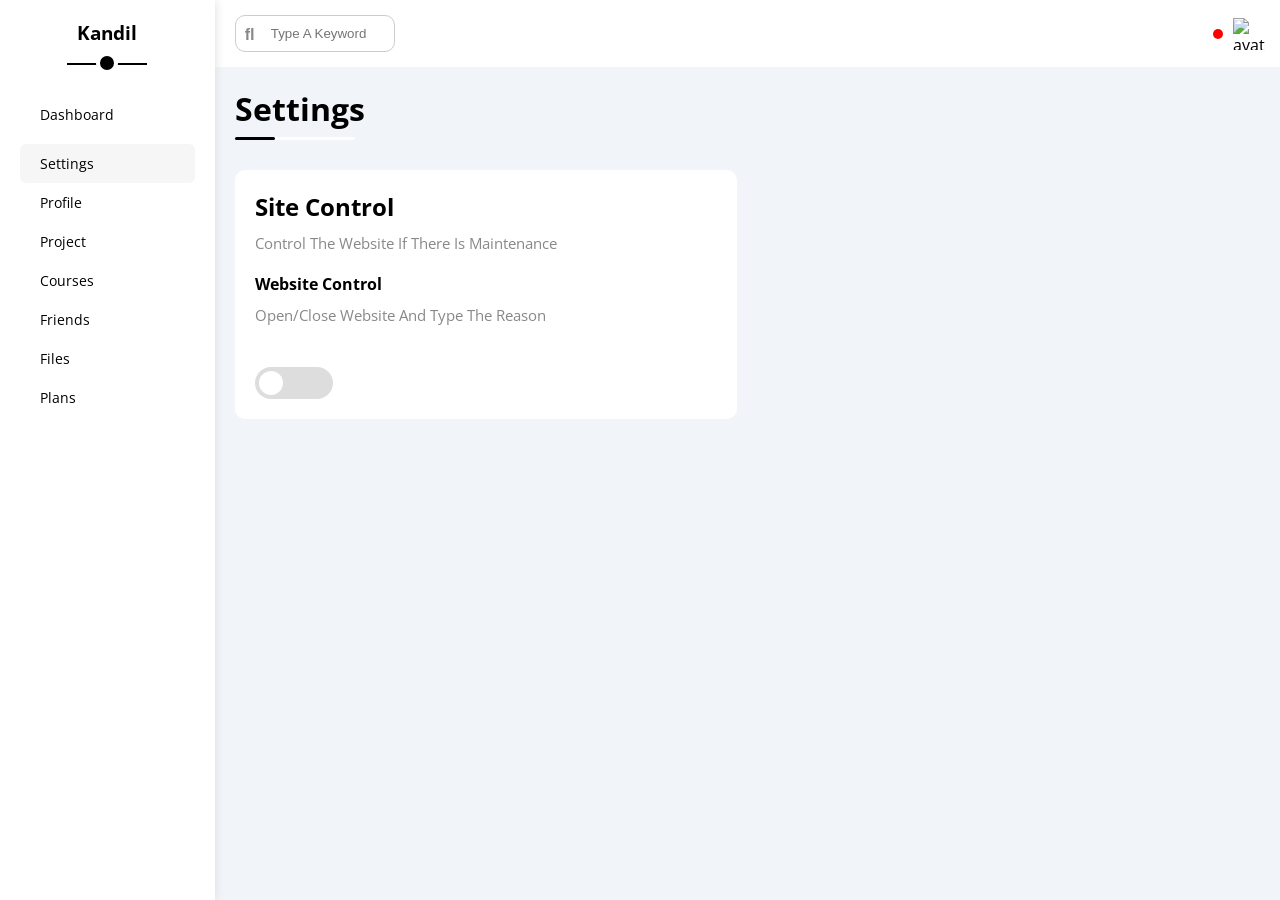
==== settings.html @ e12d31c5 "Srart  Setting Page" ====
<!doctype html>
<html lang="en">
  <head>
    <meta charset="UTF-8" />
    <meta name="viewport" content="width=device-width, initial-scale=1.0" />
    <!-- Google Fonts -->
    <link rel="preconnect" href="https://fonts.googleapis.com" />
    <link rel="preconnect" href="https://fonts.gstatic.com" crossorigin />
    <link
      href="https://fonts.googleapis.com/css2?family=Open+Sans:ital,wght@0,300..800;1,300..800&display=swap"
      rel="stylesheet"
    />
    <!-- Google Fonts -->
    <!-- Font Awesome -->
    <link rel="stylesheet" href="css/all.min.css" />
    <!-- Font Awesome -->
    <!-- FrameWorke Css -->
    <link rel="stylesheet" href="css/framework.css" />
    <!-- FrameWorke Css -->
    <!-- Master Css -->
    <link rel="stylesheet" href="css/master.css" />
    <!-- Master Css -->
    <title>Kandil | Dashboard</title>
  </head>

  <body>
    <div class="page d-flex">
      <!-- Start Sidebar -->
      <div class="sidebar bg-white p-20 p-relative">
        <h3 class="m-0 txt-center p-relative">Kandil</h3>
        <ul>
          <li>
            <a
              class="d-flex align-center fs-14 c-black radius-6 p-10 mb-10"
              href="index.html"
            >
              <i class="fa-regular fa-chart-bar fa-fw"></i>
              <span class="">Dashboard</span>
            </a>
          </li>

          <li>
            <a
              class="active d-flex align-center c-black fs-14 radius-6 p-10"
              href="settings.html"
            >
              <i class="fa-solid fa-gear fa-fw"></i>
              <span>Settings</span>
            </a>
          </li>

          <li>
            <a
              class="d-flex align-center c-black fs-14 radius-6 p-10"
              href="profile.html"
            >
              <i class="fa-solid fa-user fa-fw"></i>
              <span>Profile</span>
            </a>
          </li>

          <li>
            <a
              class="d-flex align-center c-black fs-14 radius-6 p-10"
              href="project.html"
            >
              <i class="fa-solid fa-diagram-project fa-fw"></i>
              <span>Project</span>
            </a>
          </li>

          <li>
            <a
              class="d-flex align-center c-black fs-14 radius-6 p-10"
              href="courses.html"
            >
              <i class="fa-solid fa-graduation-cap fa-fw"></i>
              <span>Courses</span>
            </a>
          </li>

          <li>
            <a
              class="d-flex align-center c-black fs-14 radius-6 p-10"
              href="friends.html"
            >
              <i class="fa-solid fa-user-group fa-fw"></i>
              <span>Friends</span>
            </a>
          </li>

          <li>
            <a
              class="d-flex align-center c-black fs-14 radius-6 p-10"
              href="files.html"
            >
              <i class="fa-regular fa-file fa-fw"></i>
              <span>Files</span>
            </a>
          </li>

          <li>
            <a
              class="d-flex align-center c-black fs-14 radius-6 p-10"
              href="plans.html"
            >
              <i class="fa-regular fa-credit-card fa-fw"></i>
              <span>Plans</span>
            </a>
          </li>
        </ul>
      </div>
      <!-- End Sidebar -->

      <!-- Start Content -->
      <div class="content w-full">
        <!-- Start Head -->
        <div class="head bg-white p-15 flex-between">
          <div class="search p-relative">
            <input class="p-10" type="search" placeholder="Type A Keyword" />
          </div>
          <div class="icons d-flex align-center">
            <span class="notification p-relative">
              <i class="fa-regular fa-bell fa-lg"></i>
            </span>
            <img src="images/avatar.png" alt="avatar image" />
          </div>
        </div>
        <!-- End Head -->

        <!-- Start Heading -->
        <h1 class="p-relative">Settings</h1>
        <!-- End Heading -->

        <!-- Start Wrapper -->
        <div class="wrapper d-grid gap-20">
          <!-- Start  Box Site Control -->
          <div class="site-control p-20 bg-white radius-10">
            <h2 class="mt-0 mb-10">Site Control</h2>
            <p class="mt-0 mb-20 c-grey fs-15">
              Control The Website If There Is Maintenance
            </p>
            <h4 class="mt-0 mb-10">Website Control</h4>
            <p class="mt-0 mb-20 c-grey fs-15">
              Open/Close Website And Type The Reason
            </p>

            <label>
              <input class="toggle-checkbox" type="checkbox" />
              <div class="toggle-switch"></div>
            </label>
          </div>
          <!-- End  Box Site Control -->

          <!-- Start General Info -->
          <!-- <div class="general-info p-20 bg-white radius-10">
            <h2 class="mt-0 mb-10">General Info</h2>
            <p class="mt-0 mb-20 c-grey fs-15">
              General Information About Your Account
            </p>
          </div> -->
          <!-- End General Info -->

          <!-- Start Security Info -->
          <!-- <div class="security-info p-20 bg-white radius-10">
            <h2 class="mt-0 mb-10">Security Info</h2>
            <p class="mt-0 mb-20 c-grey fs-15">
              Security Information About Your Account
            </p>
          </div> -->
          <!-- End Security Info -->

          <!-- Start Social Info -->
          <!-- <div class="social-info p-20 bg-white radius-10">
            <h2 class="mt-0 mb-10">Social Info</h2>
            <p class="mt-0 mb-20 c-grey fs-15">Social Media Information</p>
          </div> -->
          <!-- End Social Info -->

          <!-- Start Widgets Control -->
          <!-- <div class="widgets-control p-20 bg-white radius-10">
            <h2 class="mt-0 mb-10">Widgets Control</h2>
            <p class="mt-0 mb-20 c-grey fs-15">Social Media Information</p>
          </div> -->
          <!-- End Widgets Control -->

          <!-- Start Backup Manager -->
          <!-- <div class="backup-manager p-20 bg-white radius-10">
            <h2 class="mt-0 mb-10">Backup Manager</h2>
            <p class="mt-0 mb-20 c-grey fs-15">
              Control Backup Time And Location
            </p>
          </div> -->
          <!-- End Backup Manager -->
        </div>
        <!-- End Wrapper -->
      </div>
      <!-- End Content -->
    </div>
  </body>
</html>
---- css/framework.css ----
:root {
  --blue-color: #0075ff;
  --blue-alt-color: #0d69d5;
  --orange-color: #f59e0b;
  --green-color: #22c55e;
  --red-color: #f44336;
  --grey-color: #888;
}
/*Start Box Model */
.d-none {
  display: none;
}
.d-block {
  display: block;
}
.d-flex {
  display: flex;
}
.justify-center {
  justify-content: center;
}
.space-between {
  justify-content: space-between;
}
.align-center {
  align-items: center;
}
.f-wrap {
  flex-wrap: wrap;
}
.flex-between {
  display: flex;
  justify-content: space-between;
  align-items: center;
}
.flex-center {
  display: flex;
  justify-content: center;
  align-items: center;
}
.d-grid {
  display: grid;
}
.gap-20 {
  gap: 20px;
}
/* End Box Model */

/* Start Position */
.p-relative {
  position: relative;
}
.p-absolute {
  position: absolute;
}
/* End Position*/






/* Start Padding */
.p-0 {
  padding: 0;
}
.p-10 {
  padding: 10px;
}
.p-15 {
  padding: 15px;
}
.p-20 {
  padding: 20px;
}
.p-40 {
  padding: 40px;
}
.pt-15 {
  padding-top: 15px;
}
.pt-20 {
  padding-top: 20px;
}
.pr-10 {
  padding-right: 10px;
}
.pb-15 {
  padding-bottom: 15px;
}
.pb-10 {
  padding-bottom: 10px;
}
.pb-20 {
  padding-bottom: 20px;
}
.pl-15 {
  padding-left: 15px;
}
/* End Padding */

/* Start Margin */
.m-0 {
  margin: 0;
}
.m-20 {
  margin: 20px;
}
.mt-0 {
  margin-top: 0;
}
.mt-5 {
  margin-top: 5px;
}
.mt-10 {
  margin-top: 10px;
}
.mt-20 {
  margin-top: 20px;
}
.mt-25 {
  margin-top: 25px;
}
.mr-10 {
  margin-right: 10px;
}
.mr-15 {
  margin-right: 15px;
}
.mr-20 {
  margin-right: 20px;
}
.mb-5 {
  margin-bottom: 5px;
}
.mb-6 {
  margin-bottom: 6px;
}
.mb-10 {
  margin-bottom: 10px;
}
.mb-15 {
  margin-bottom: 15px;
}
.mb-20 {
  margin-bottom: 20px;
}
.mb-25 {
  margin-bottom: 25px;
}
.ml-10 {
  margin-left: 10px;
}
/* End Margin */

/* Start Colors */
.c-white {
  color: white;
}
.c-black {
  color: black;
}
.c-grey {
  color: var(--grey-color);
}
.c-blue {
  color: var(--blue-color);
}
.c-orange {
  color: var(--orange-color);
}
.c-red {
  color: var(--red-color);
}
.c-green {
  color: var(--green-color);
}
.c-ccc {
  color: #ccc;
}
/* End Colors */

/* Start Background - Colors */
.bg-white {
  background-color: white;
}
.bg-eee {
  background-color: #eee;
}
.bg-grey {
  background-color: #f6f6f6;
}
.bg-blue {
  background-color: var(--blue-color);
}
.bg-orange {
  background-color: var(--orange-color);
}
.bg-green {
  background-color: var(--green-color);
}
.bg-red {
  background-color: var(--red-color);
}
/* End Background - Colors */

/* Start Fonts */
.txt-center {
  text-align: center;
}
.fs-13 {
  font-size: 13px;
}
.fs-14 {
  font-size: 14px;
}
.fs-15 {
  font-size: 15px;
}
.fs-16 {
  font-size: 16px;
}
.fs-17 {
  font-size: 17px;
}
.fs-18 {
  font-size: 18px;
}
.fs-20 {
  font-size: 20px;
}
.fs-25 {
  font-size: 25px;
}
.fw-bold {
  font-weight: 700;
}
/* End Fonts */

/* Start Border */
.radius-6 {
  border-radius: 6px;
}
.radius-10 {
  border-radius: 10px;
}
/* End Border */

/* Start Width + height */
.w-full {
  width: 100%;
}
.w-fit {
  width: fit-content;
}
.h-full {
  height: 100%;
}
/* End Width */

/* Start Mobile Media */
@media (max-width: 767px) {
  .txt-c-mobile {
    text-align: center;
  }
  .d-block-mobile {
    display: block;
  }
  .d-none-mobile {
    display: none;
  }
  .w-100 {
    width: 100%;
  }
}
/* End Mobile Media */

/* Start Static Shap */
.btn-shape {
  border-radius: 6px;
  padding: 4px 10px;
}
/* End Static Shap */
---- css/master.css ----
:root {
  --blue-color: #0075ff;
  --blue-alt-color: #0d69d5;
  --orange-color: #f59e0b;
  --green-color: #22c55e;
  --red-color: #f44336;
  --grey-color: #888;
}
* {
  box-sizing: border-box;
  padding: 0;
  margin: 0;
}
body {
  font-family: "Open Sans", sans-serif;
}
*:focus {
  outline: none;
}
a {
  text-decoration: none;
}
ul {
  list-style: none;
  padding: 0;
}
::-webkit-scrollbar {
  width: 15px;
}
::-webkit-scrollbar-track {
  background-color: white;
}
::-webkit-scrollbar-thumb {
  background-color: var(--blue-color);
}
::-webkit-scrollbar-thumb:hover {
  background-color: var(--blue-alt-color);
}
/* Start Page */
.page {
  min-height: 100vh;
  background-color: #f1f5f9;
}
/* End Page */

/*Start Sidbar*/
.sidebar {
  width: 250px;
  box-shadow: 0 0 10px #ddd;
}
.sidebar > h3 {
  margin-bottom: 50px;
}
.sidebar > h3::before {
  content: "";
  position: absolute;
  width: 80px;
  height: 2px;
  background-color: black;
  bottom: -20px;
  left: 50%;
  transform: translateX(-50%);
}
.sidebar > h3::after {
  content: "";
  position: absolute;
  width: 14px;
  height: 14px;
  border-radius: 50%;
  background-color: black;
  bottom: -29px;
  left: 50%;
  transform: translateX(-50%);
  border: 4px solid white;
}
.sidebar ul li a {
  transition: 0.3s;
}
.sidebar ul li a.active,
.sidebar ul li a:hover {
  background-color: #f6f6f6;
}

.sidebar ul li a span {
  font-size: 14px;
  margin-left: 10px;
}
@media (max-width: 767px) {
  .sidebar {
    width: 58px;
    padding: 10px;
  }
  .sidebar h3 {
    font-size: 13px;
    margin-bottom: 15px;
  }
  .sidebar h3::before,
  .sidebar h3::after {
    display: none;
  }
  .sidebar span {
    display: none;
  }
}

/*End Sidbar*/

/* Start Content => Head */
.content {
  overflow: hidden;
}
.head .search::before {
  content: "\f002";
  font-family: var(--fa-family-classic);
  font-weight: 900;
  position: absolute;
  left: 15px;
  top: 50%;
  transform: translateY(-50%);
  color: var(--grey-color);
}
.head .search input {
  border: 1px solid #ccc;
  caret-color: var(--grey-color);
  border-radius: 10px;
  margin-left: 5px;
  padding-left: 35px;
  width: 160px;
  transition: 0.3s;
}
.head .search input:focus {
  width: 200px;
}
.head .search input:focus::placeholder {
  color: transparent; /* or  opacity: 0; */
}
.head .icons .notification::before {
  content: "";
  position: absolute;
  width: 10px;
  height: 10px;
  background-color: red;
  border-radius: 50%;
  top: -5px;
  right: -5px;
}
.head .icons img {
  width: 32px;
  height: 32px;
  margin-left: 15px;
  cursor: pointer;
}
/* End Content => Head*/

/* Start page Heading */

.page h1 {
  margin: 20px 20px 40px;
}
.page h1::before,
.page h1:after {
  content: "";
  position: absolute;
  height: 3px;
  left: 0;
  bottom: -10px;
  border-radius: 6px;
}
.page h1::before {
  width: 120px;
  background-color: white;
}
.page h1::after {
  width: 40px;
  background-color: black;
}
/* End page Heading */

/* Start Wrapper */
.wrapper {
  grid-template-columns: repeat(auto-fill, minmax(450px, 1fr));
  margin-left: 20px;
  margin-right: 20px;
  margin-bottom: 20px;
}
@media (max-width: 767px) {
  .wrapper {
    grid-template-columns: minmax(200px, 1fr);
    margin-left: 10px;
    margin-right: 10px;
    gap: 10px;
  }
}
/* Start Box Welcome */
.welcome {
  overflow: hidden;
}
.welcome .intro img {
  margin-bottom: -10px;
  width: 200px;
}
.welcome img.avatar {
  width: 64px;
  height: 64px;
  border-radius: 50%;
  border: 4px solid white;
  box-shadow: 0 0 5px #ddd;
  margin-left: 20px;
  margin-top: -32px;
}
.welcome .body {
  border-top: 1px solid #ddd;
  border-bottom: 1px solid #ddd;
}
.welcome .body > div {
  flex: 1;
}
.welcome .visit {
  margin: 0 15px 15px auto;
  transition: 0.3s;
}
.welcome .visit:hover {
  background-color: var(--blue-alt-color);
}
@media (max-width: 767px) {
  .welcome .intro {
    padding-bottom: -30px;
  }
  .welcome .body > div:not(:last-child) {
    margin-bottom: 20px;
  }
}
/* End Box Welcome */

/* Start Box Quick Draft */
.quick-draft input,
.quick-draft textarea {
  border: none;
  outline: none;
}
.quick-draft textarea {
  resize: none;
  min-height: 200px;
}
.quick-draft input.save {
  margin-left: auto;
  cursor: pointer;
  transition: 0.3s;
}
.quick-draft input.save:hover {
  background-color: var(--blue-alt-color);
}
/* End Box Quick Draft */

/* Start Yearly Targets*/
.targets .target-row .icon {
  width: 80px;
  height: 80px;
  margin-right: 15px;
}
.targets .target-row .details {
  flex: 1;
}
.targets .target-row .details .progress {
  height: 4px;
}
.targets .target-row .details .progress > span {
  position: absolute;
  top: 0;
  left: 0;
  height: 100%;
}
.targets .target-row .details .progress > span span {
  position: absolute;
  bottom: 16px;
  right: -16px;
  color: white;
  padding: 2px 5px;
  border-radius: 6px;
  font-size: 12px;
}
.targets .target-row .details .progress > span span::after {
  content: "";
  position: absolute;
  border-color: transparent;
  border-style: solid;
  border-width: 5px;
  bottom: -10px;
  left: 50%;
  transform: translateX(-50%);
}
.targets .target-row .details .progress > .blue span::after {
  border-top-color: var(--blue-color);
}
.targets .target-row .details .progress > .orange span::after {
  border-top-color: var(--orange-color);
}
.targets .target-row .details .progress > .green span::after {
  border-top-color: var(--green-color);
}

.blue .icon,
.blue .progress {
  background-color: rgb(0 117 255 / 20%);
}
.orange .icon,
.orange .progress {
  background-color: rgb(245 158 11 / 20%);
}
.green .icon,
.green .progress {
  background-color: rgb(34 197 94 / 20%);
}
/* End Yearly Targets*/

/* Start Tickets */
.tickets .box {
  border: 1px solid #ccc;
  width: calc(50% - 10px);
}
@media (max-width: 767px) {
  .tickets .box {
    width: 100%;
  }
}
/* End Tickets */

/* Start News*/
.news .new-row:not(:last-child) {
  border-bottom: 1px solid #ddd;
}
.news .new-row img {
  width: 100px;
  margin-right: 15px;
}
.news .new-row .info {
  flex-grow: 1;
}
@media (max-width: 767px) {
  .news .new-row {
    flex-direction: column;
    text-align: center;
  }
  .news .new-row .info p {
    margin-bottom: 10px;
  }
}
/* End News*/

/* Start Tasks */
.tasks .task-row:not(:last-child) {
  border-bottom: 1px solid #eee;
}
.tasks .task-row .info {
  flex-grow: 1;
}
.task-row .done {
  text-decoration: line-through;
  opacity: 0.3;
}
.tasks .task-row .icon .delete {
  cursor: pointer;
  transition: 0.3s;
}
.tasks .task-row .icon .delete:hover {
  color: var(--red-color);
  transform: scale(1.2);
}
/* End Tasks */

/* Start  Search*/
/* Without CSS Here */
/* End  Search*/

/* Start Uploads */
.uploads .upload-row:not(:last-child) {
  border-bottom: 1px solid #eee;
}
.uploads .upload-row img {
  width: 40px;
  height: 40px;
  margin-right: 10px;
}
/* End Uploads */
/* Start Project Progress */
.last-project ul::before {
  content: "";
  position: absolute;
  left: 11px;
  width: 2px;
  height: 100%;
  background-color: var(--blue-color);
}
.last-project ul li::before {
  content: "";
  width: 20px;
  height: 20px;
  /* display: block; */
  border-radius: 50%;
  background-color: white;
  border: 2px solid white;
  outline: 2px solid var(--blue-color);
  margin-right: 15px;
  z-index: 1;
}
.last-project ul li.done::before {
  background-color: var(--blue-color);
}
.last-project ul li.curent::before {
  animation: change-color 0.8s infinite alternate;
}
@keyframes change-color {
  from {
    background-color: var(--blue-color);
  }
  to {
    background-color: white;
  }
}
.last-project img {
  content: "";
  position: absolute;
  right: 0;
  bottom: 0;
  width: 160px;
  opacity: 0.3;
}
/* End Project Progress */
/* Start Reminders */
.reminders ul li .circle {
  width: 15px;
  height: 15px;
  border-radius: 50%;
}
.reminders ul li > .blue {
  border-left: 2px solid var(--blue-color);
}
.reminders ul li > .green {
  border-left: 2px solid var(--green-color);
}
.reminders ul li > .orange {
  border-left: 2px solid var(--orange-color);
}
.reminders ul li > .red {
  border-left: 2px solid var(--red-color);
}
/* End Reminders */
/* Start Post */
.latest-post img {
  width: 61px;
  height: 61px;
  border-radius: 50%;
  border: 4px solid white;
  box-shadow: 0 0 5px #ddd;
  margin-right: 10px;
}

.latest-post .post-paragraph {
  line-height: 1.8;
  border-top: 1px solid #eee;
  border-bottom: 1px solid #eee;
}
/* End Post */

/* Start Social Mediad */
.social-media .box {
  padding-left: 70px;
  cursor: pointer;
}
.social-media .box i {
  position: absolute;
  top: 0;
  left: 0;
  width: 52px;
  height: 100%;
  transition: 0.3s;
}
.social-media .box i:hover {
  transform: rotate(5deg);
}
.social-media .box.twitter {
  background-color: rgb(29 161 242 / 20%);
  color: #1da1f2;
}
.social-media .box.twitter i,
.social-media .box.twitter a {
  background-color: #1da1f2;
}
.social-media .box.facebook {
  background-color: rgb(24 119 242 / 20%);
  color: #1877f2;
}
.social-media .box.facebook i,
.social-media .box.facebook a {
  background-color: #1877f2;
}
.social-media .box.youtube {
  background-color: rgb(255 0 0 / 20%);
  color: #ff0000;
}
.social-media .box.youtube i,
.social-media .box.youtube a {
  background-color: #ff0000;
}
.social-media .box.linkedin {
  background-color: rgb(10 102 194 / 20%);
  color: #0a66c2;
}
.social-media .box.linkedin i,
.social-media .box.linkedin a {
  background-color: #0a66c2;
}
/* End Social Mediad */

/* Start Projects - table  */
.project-table .responsive-table {
  overflow-x: auto;
}
.project-table table {
  width: 100%; /*علشان يملى الشاشة*/
  min-width: 1000px; /*علشان اما تصغر الشاشة الكلام مايدخلش في بعضة*/
  border-spacing: 0;
}

.project-table table thead {
  font-weight: bold;
  background-color: #eee;
}
.project-table table td {
  padding: 15px;
}
.project-table table tbody td {
  border-bottom: 1px solid #eee;
  border-left: 1px solid #eee;
  transition: 0.3s;
}
.project-table table tbody td:last-child {
  border-right: 1px solid #eee;
}
.project-table table tbody tr:hover td {
  background-color: #f7f7f7;
}
.project-table table tbody img {
  width: 32px;
  height: 32px;
  border-radius: 50%;
  padding: 2px;
}
.project-table table tbody img:not(:first-child) {
  margin-left: -20px;
}
/* End Projects - table  */
/* End Wrapper */
/* Start Dashboard Page */
/* End Dashboard Page */

/* Start Settings Page */
/* Start Site Control */
.toggle-checkbox {
  appearance: none;
}
.toggle-switch {
  background-color: #ddd;
  width: 78px;
  height: 32px;
  border-radius: 16px;
  position: relative;
  cursor: pointer;
}
.toggle-switch::before {
  content: "\f00d";
  position: absolute;
  font-weight: 900;
  font-family: var(--fa-family-classic);
  background-color: white;
  color: #eee;
  width: 24px;
  height: 24px;
  border-radius: 50%;
  top: 4px;
  left: 4px;
  display: flex;
  justify-content: center;
  align-items: center;
  transition: 0.3s;
}
.toggle-checkbox:checked + .toggle-switch {
  background-color: var(--blue-color);
}
.toggle-checkbox:checked + .toggle-switch::before {
  left: 50px;
  content: "\f00c";
  color: var(--blue-color);
}
/* End Site Control */
/* End Settings Page */
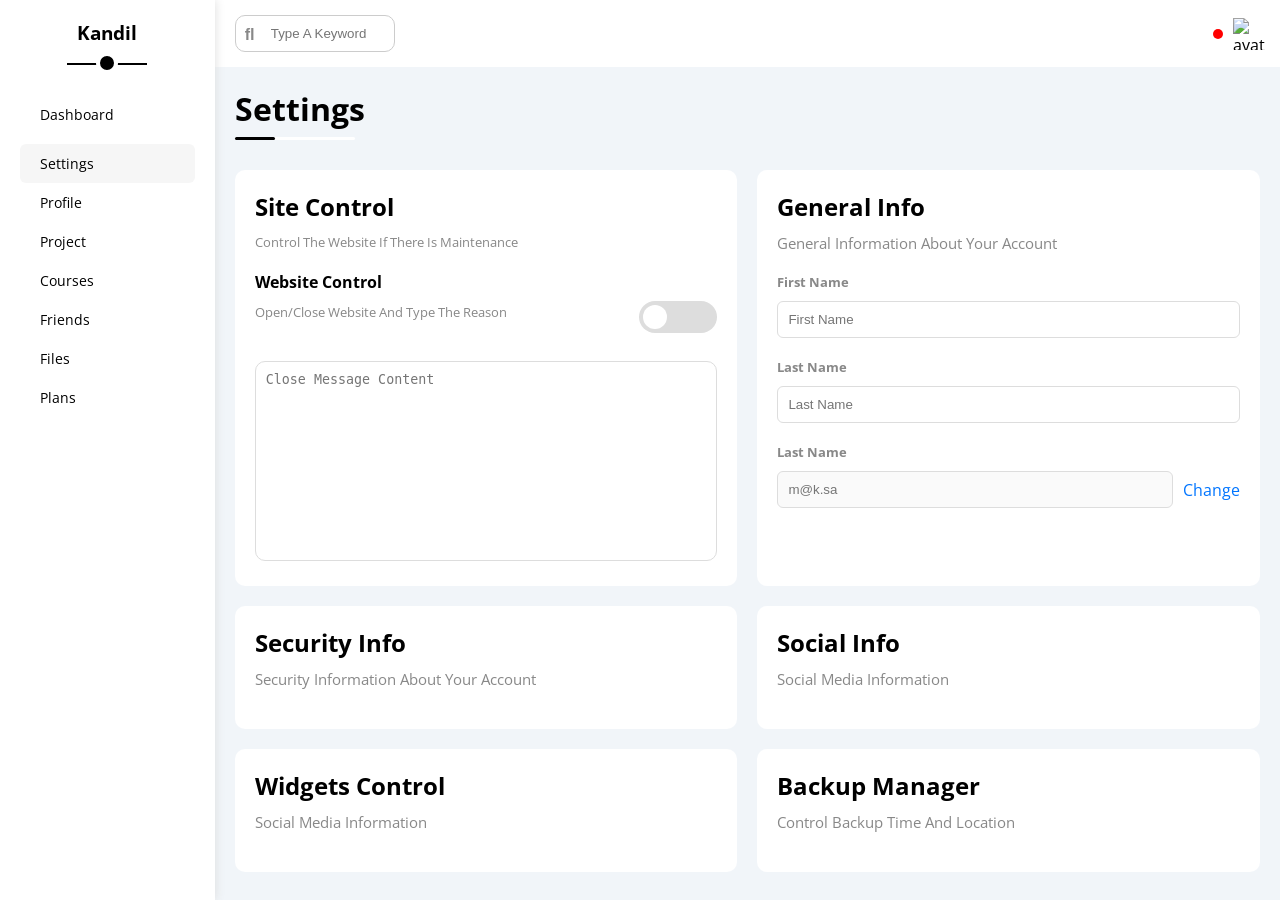
==== commit c1494654: "add General Info section" ====
--- a/settings.html
+++ b/settings.html
@@ -137,60 +137,102 @@
           <!-- Start  Box Site Control -->
           <div class="site-control p-20 bg-white radius-10">
             <h2 class="mt-0 mb-10">Site Control</h2>
-            <p class="mt-0 mb-20 c-grey fs-15">
+            <p class="mt-0 mb-20 c-grey fs-13">
               Control The Website If There Is Maintenance
             </p>
-            <h4 class="mt-0 mb-10">Website Control</h4>
-            <p class="mt-0 mb-20 c-grey fs-15">
-              Open/Close Website And Type The Reason
-            </p>
-
-            <label>
-              <input class="toggle-checkbox" type="checkbox" />
-              <div class="toggle-switch"></div>
-            </label>
+            <div class="d-flex flex-between mb-20">
+              <div class="web-control">
+                <h4 class="mt-0 mb-10">Website Control</h4>
+                <p class="mt-0 mb-20 c-grey fs-13">
+                  Open/Close Website And Type The Reason
+                </p>
+              </div>
+
+              <label for="toggle">
+                <input type="checkbox" id="toggle" class="toggle-checkbox" />
+                <div class="toggle-switch"></div>
+              </label>
+            </div>
+
+            <textarea placeholder="Close Message Content"></textarea>
           </div>
           <!-- End  Box Site Control -->
 
           <!-- Start General Info -->
-          <!-- <div class="general-info p-20 bg-white radius-10">
+          <div class="general-info p-20 bg-white radius-10">
             <h2 class="mt-0 mb-10">General Info</h2>
             <p class="mt-0 mb-20 c-grey fs-15">
               General Information About Your Account
             </p>
-          </div> -->
+            <form>
+              <div>
+                <label class="d-block mb-10 fs-13 fw-bold c-grey"
+                  >First Name
+                </label>
+                <input
+                  class="d-block w-full radius-6 p-10"
+                  type="text"
+                  placeholder="First Name"
+                />
+              </div>
+              <div>
+                <label class="d-block mb-10 fs-13 fw-bold c-grey"
+                  >Last Name
+                </label>
+                <input
+                  class="d-block w-full radius-6 p-10"
+                  type="text"
+                  placeholder="Last Name"
+                />
+              </div>
+              <div>
+                <label class="d-block mb-10 fs-13 fw-bold c-grey"
+                  >Last Name
+                </label>
+                <div class="flex-between">
+                  <input
+                    class="d-block w-full radius-6 p-10"
+                    type="email"
+                    placeholder="m@k.sa"
+                    disabled
+                  />
+                  <a href="#" class="c-blue mb-20 ml-10">Change</a>
+                </div>
+              </div>
+            </form>
+          </div>
           <!-- End General Info -->
 
           <!-- Start Security Info -->
-          <!-- <div class="security-info p-20 bg-white radius-10">
+          <div class="security-info p-20 bg-white radius-10">
             <h2 class="mt-0 mb-10">Security Info</h2>
             <p class="mt-0 mb-20 c-grey fs-15">
               Security Information About Your Account
             </p>
-          </div> -->
+          </div>
           <!-- End Security Info -->
 
           <!-- Start Social Info -->
-          <!-- <div class="social-info p-20 bg-white radius-10">
+          <div class="social-info p-20 bg-white radius-10">
             <h2 class="mt-0 mb-10">Social Info</h2>
             <p class="mt-0 mb-20 c-grey fs-15">Social Media Information</p>
-          </div> -->
+          </div>
           <!-- End Social Info -->
 
           <!-- Start Widgets Control -->
-          <!-- <div class="widgets-control p-20 bg-white radius-10">
+          <div class="widgets-control p-20 bg-white radius-10">
             <h2 class="mt-0 mb-10">Widgets Control</h2>
             <p class="mt-0 mb-20 c-grey fs-15">Social Media Information</p>
-          </div> -->
+          </div>
           <!-- End Widgets Control -->
 
           <!-- Start Backup Manager -->
-          <!-- <div class="backup-manager p-20 bg-white radius-10">
+          <div class="backup-manager p-20 bg-white radius-10">
             <h2 class="mt-0 mb-10">Backup Manager</h2>
             <p class="mt-0 mb-20 c-grey fs-15">
               Control Backup Time And Location
             </p>
-          </div> -->
+          </div>
           <!-- End Backup Manager -->
         </div>
         <!-- End Wrapper -->
--- a/css/master.css
+++ b/css/master.css
@@ -592,5 +592,26 @@
   content: "\f00c";
   color: var(--blue-color);
 }
+.site-control textarea {
+  resize: none;
+  width: 100%;
+  height: 200px;
+  padding: 10px;
+  border-radius: 10px;
+  border-color: #ddd;
+  caret-color: var(--blue-color);
+}
 /* End Site Control */
+/* Start General Info */
+
+.general-info form input {
+  margin-bottom: 20px;
+  outline: none;
+  border: 1px solid #ddd;
+}
+.general-info form input:focus {
+  outline: none;
+}
+
+/* End General Info */
 /* End Settings Page */
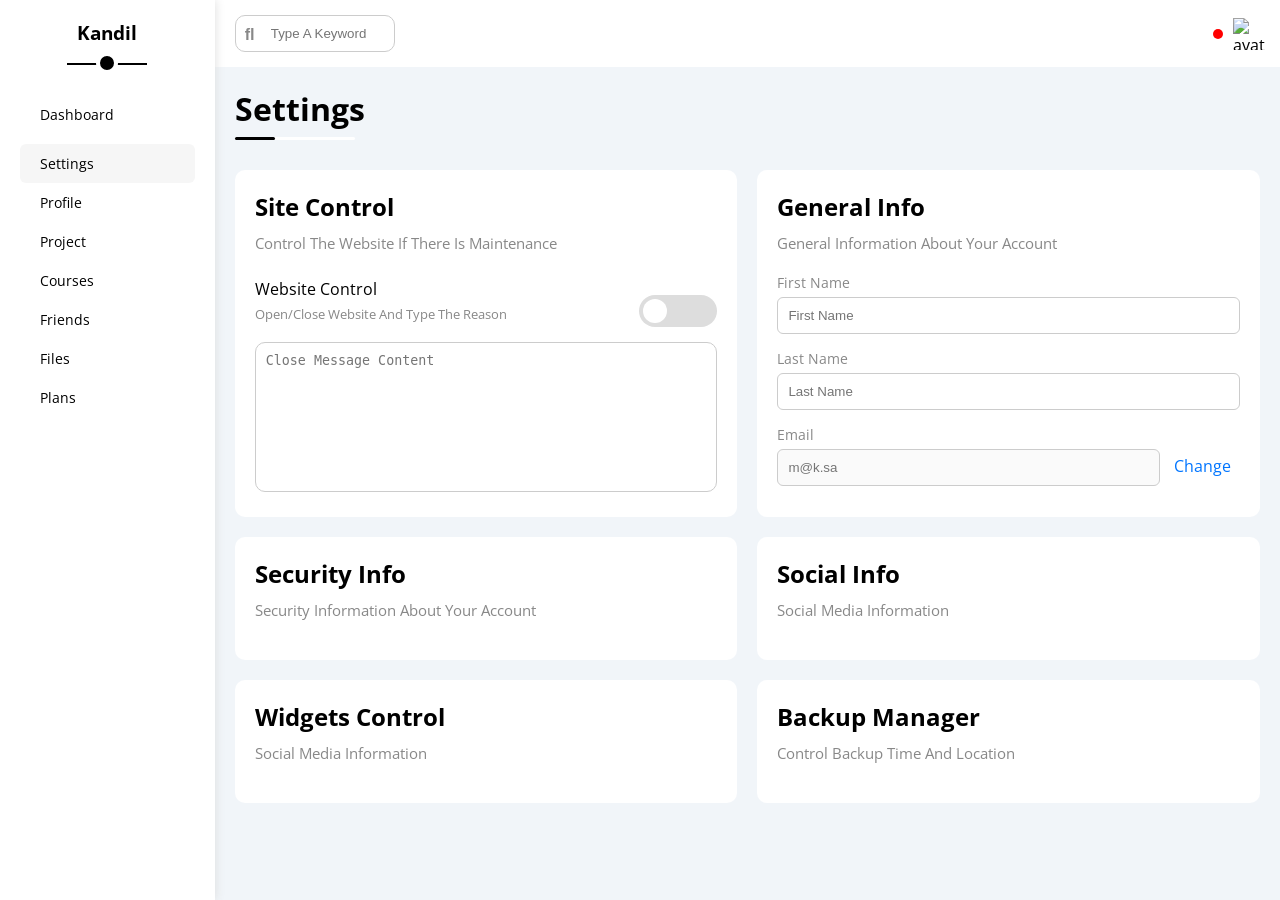
==== commit 074708dd: "update General Info section" ====
--- a/settings.html
+++ b/settings.html
@@ -137,21 +137,24 @@
           <!-- Start  Box Site Control -->
           <div class="site-control p-20 bg-white radius-10">
             <h2 class="mt-0 mb-10">Site Control</h2>
-            <p class="mt-0 mb-20 c-grey fs-13">
+            <p class="mt-0 mb-20 c-grey fs-15">
               Control The Website If There Is Maintenance
             </p>
-            <div class="d-flex flex-between mb-20">
+
+            <div class="flex-between mb-15">
               <div class="web-control">
-                <h4 class="mt-0 mb-10">Website Control</h4>
-                <p class="mt-0 mb-20 c-grey fs-13">
+                <span class="mt-0 mb-10">Website Control</span>
+                <p class="mt-5 mb-0 c-grey fs-13">
                   Open/Close Website And Type The Reason
                 </p>
               </div>
 
-              <label for="toggle">
-                <input type="checkbox" id="toggle" class="toggle-checkbox" />
-                <div class="toggle-switch"></div>
-              </label>
+              <div>
+                <label for="toggle">
+                  <input type="checkbox" id="toggle" class="toggle-checkbox" />
+                  <div class="toggle-switch"></div>
+                </label>
+              </div>
             </div>
 
             <textarea placeholder="Close Message Content"></textarea>
@@ -164,42 +167,42 @@
             <p class="mt-0 mb-20 c-grey fs-15">
               General Information About Your Account
             </p>
-            <form>
-              <div>
-                <label class="d-block mb-10 fs-13 fw-bold c-grey"
-                  >First Name
-                </label>
-                <input
-                  class="d-block w-full radius-6 p-10"
-                  type="text"
-                  placeholder="First Name"
-                />
-              </div>
-              <div>
-                <label class="d-block mb-10 fs-13 fw-bold c-grey"
-                  >Last Name
-                </label>
-                <input
-                  class="d-block w-full radius-6 p-10"
-                  type="text"
-                  placeholder="Last Name"
-                />
-              </div>
-              <div>
-                <label class="d-block mb-10 fs-13 fw-bold c-grey"
-                  >Last Name
-                </label>
-                <div class="flex-between">
-                  <input
-                    class="d-block w-full radius-6 p-10"
-                    type="email"
-                    placeholder="m@k.sa"
-                    disabled
-                  />
-                  <a href="#" class="c-blue mb-20 ml-10">Change</a>
-                </div>
-              </div>
-            </form>
+
+            <div class="mb-15">
+              <label for="fname" class="d-block mb-5 fs-14 c-grey"
+                >First Name</label
+              >
+              <input
+                type="text"
+                id="fname"
+                class="d-block w-full radius-6 p-10 border-ccc"
+                placeholder="First Name"
+              />
+            </div>
+
+            <div class="mb-15">
+              <label for="lname" class="d-block mb-5 fs-14 c-grey"
+                >Last Name</label
+              >
+              <input
+                type="text"
+                id="lname"
+                class="d-block w-full radius-6 p-10 border-ccc"
+                placeholder="Last Name"
+              />
+            </div>
+
+            <div>
+              <label for="email" class="d-block mb-5 fs-14 c-grey">Email</label>
+              <input
+                type="email"
+                id="email"
+                class="email radius-6 p-10 border-ccc w-full mr-10"
+                placeholder="m@k.sa"
+                disabled
+              />
+              <a href="#" class="c-blue">Change</a>
+            </div>
           </div>
           <!-- End General Info -->
 
--- a/css/framework.css
+++ b/css/framework.css
@@ -55,11 +55,6 @@
 }
 /* End Position*/
 
-
-
-
-
-
 /* Start Padding */
 .p-0 {
   padding: 0;
@@ -243,6 +238,12 @@
 }
 .radius-10 {
   border-radius: 10px;
+}
+.border-none {
+  border: none;
+}
+.border-ccc {
+  border: 1px solid #ccc;
 }
 /* End Border */
 
--- a/css/master.css
+++ b/css/master.css
@@ -595,23 +595,17 @@
 .site-control textarea {
   resize: none;
   width: 100%;
-  height: 200px;
+  min-height: 150px;
   padding: 10px;
   border-radius: 10px;
-  border-color: #ddd;
+  border: 1px solid #ccc;
   caret-color: var(--blue-color);
 }
 /* End Site Control */
 /* Start General Info */
-
-.general-info form input {
-  margin-bottom: 20px;
-  outline: none;
-  border: 1px solid #ddd;
-}
-.general-info form input:focus {
-  outline: none;
-}
-
+.general-info .email {
+  display: inline-flex;
+  width: calc(100% - 80px);
+}
 /* End General Info */
 /* End Settings Page */
